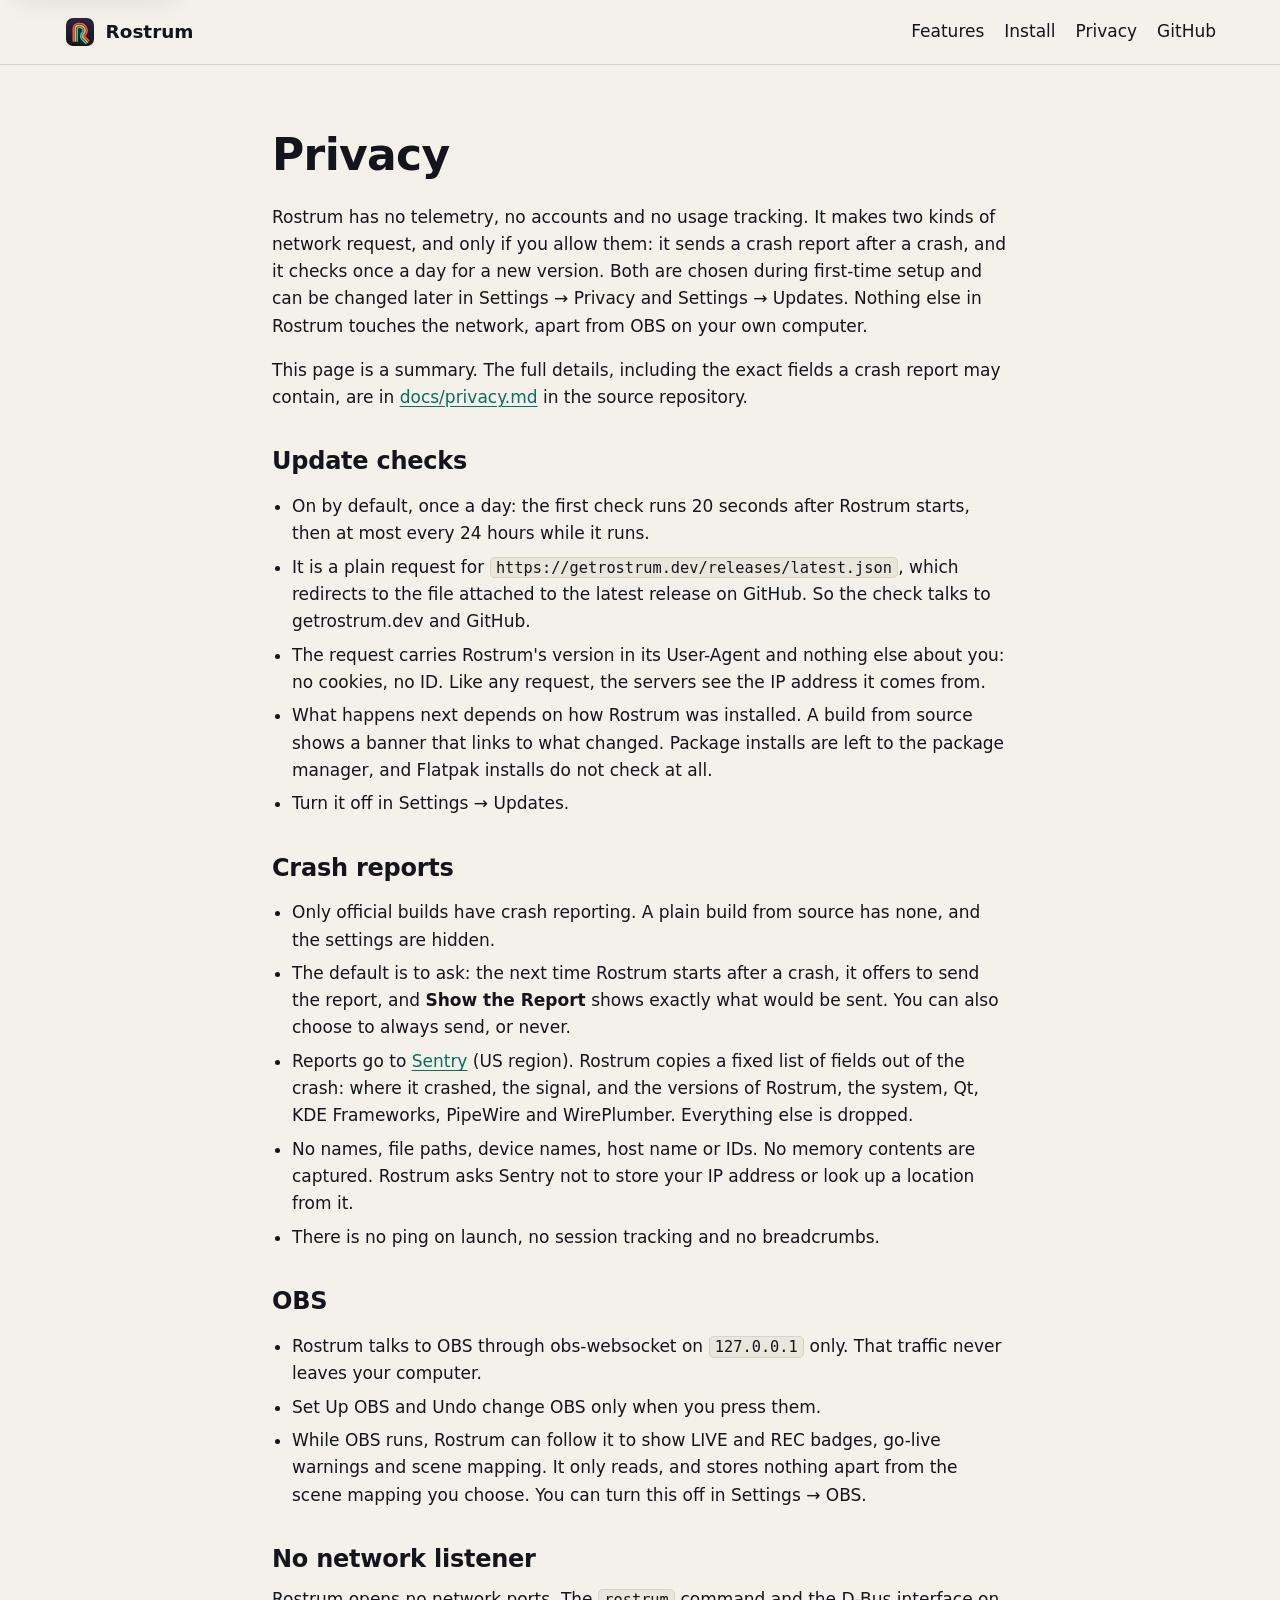
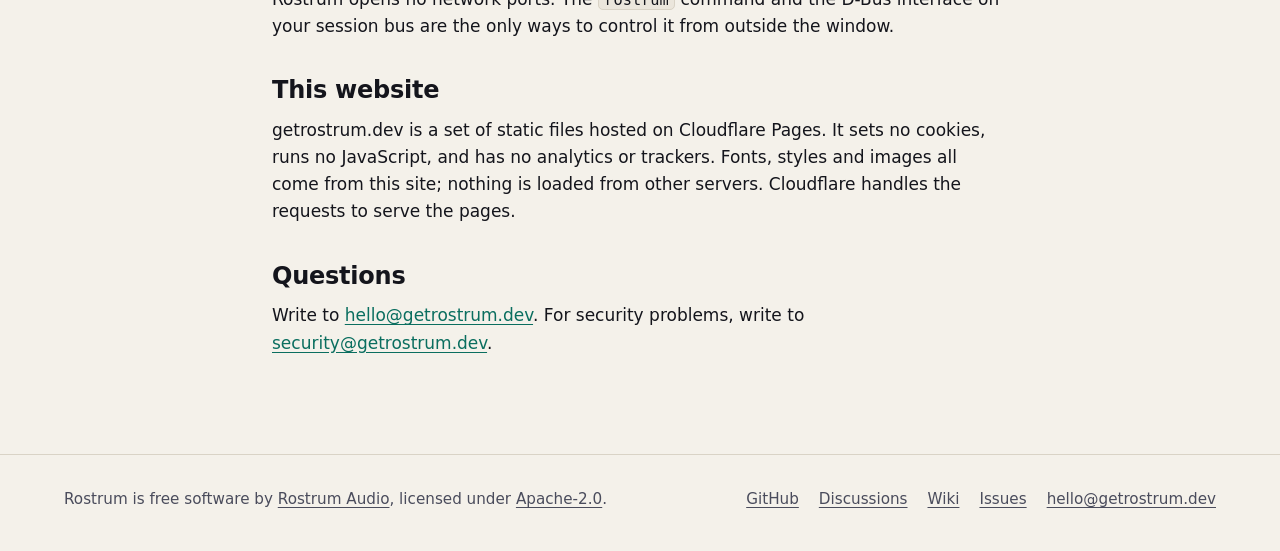
==== privacy.html @ e19c5447 "Add the getrostrum.dev website A single static landing page with privacy and 404 pages, one styleshe" ====
<!doctype html>
<html lang="en">
<head>
  <meta charset="utf-8">
  <meta name="viewport" content="width=device-width, initial-scale=1">
  <title>Privacy: Rostrum</title>
  <meta name="description" content="What Rostrum sends over the network, when, and how to turn it off. And what this website collects: nothing.">
  <meta name="color-scheme" content="light dark">
  <meta name="theme-color" content="#f4f1ea" media="(prefers-color-scheme: light)">
  <meta name="theme-color" content="#14151c" media="(prefers-color-scheme: dark)">
  <link rel="canonical" href="https://getrostrum.dev/privacy.html">
  <link rel="icon" href="/favicon.svg" type="image/svg+xml">
  <link rel="apple-touch-icon" href="/apple-touch-icon.png">
  <link rel="stylesheet" href="style.css">
</head>
<body>
  <a class="skip-link" href="#main">Skip to content</a>

  <header class="site-header">
    <div class="wrap">
      <a class="brand" href="/" aria-label="Rostrum home">
        <img src="favicon.svg" alt="" width="32" height="32">
        <span>Rostrum</span>
      </a>
      <nav class="site-nav" aria-label="Main">
        <ul>
          <li><a href="/#features">Features</a></li>
          <li><a href="/#install">Install</a></li>
          <li><a href="privacy.html" aria-current="page">Privacy</a></li>
          <li><a href="https://github.com/rostrum-audio/rostrum">GitHub</a></li>
        </ul>
      </nav>
    </div>
  </header>

  <main id="main" class="page">
    <div class="wrap narrow">
      <h1>Privacy</h1>
      <p>
        Rostrum has no telemetry, no accounts and no usage tracking. It makes two kinds of network
        request, and only if you allow them: it sends a crash report after a crash, and it checks
        once a day for a new version. Both are chosen during first-time setup and can be changed
        later in Settings → Privacy and Settings → Updates. Nothing else in Rostrum touches the
        network, apart from OBS on your own computer.
      </p>
      <p>
        This page is a summary. The full details, including the exact fields a crash report may
        contain, are in
        <a href="https://github.com/rostrum-audio/rostrum/blob/main/docs/privacy.md">docs/privacy.md</a>
        in the source repository.
      </p>

      <h2>Update checks</h2>
      <ul>
        <li>On by default, once a day: the first check runs 20 seconds after Rostrum starts, then at most every 24 hours while it runs.</li>
        <li>It is a plain request for <code>https://getrostrum.dev/releases/latest.json</code>, which redirects to the file attached to the latest release on GitHub. So the check talks to getrostrum.dev and GitHub.</li>
        <li>The request carries Rostrum's version in its User-Agent and nothing else about you: no cookies, no ID. Like any request, the servers see the IP address it comes from.</li>
        <li>What happens next depends on how Rostrum was installed. A build from source shows a banner that links to what changed. Package installs are left to the package manager, and Flatpak installs do not check at all.</li>
        <li>Turn it off in Settings → Updates.</li>
      </ul>

      <h2>Crash reports</h2>
      <ul>
        <li>Only official builds have crash reporting. A plain build from source has none, and the settings are hidden.</li>
        <li>The default is to ask: the next time Rostrum starts after a crash, it offers to send the report, and <strong>Show the Report</strong> shows exactly what would be sent. You can also choose to always send, or never.</li>
        <li>Reports go to <a href="https://sentry.io">Sentry</a> (US region). Rostrum copies a fixed list of fields out of the crash: where it crashed, the signal, and the versions of Rostrum, the system, Qt, KDE Frameworks, PipeWire and WirePlumber. Everything else is dropped.</li>
        <li>No names, file paths, device names, host name or IDs. No memory contents are captured. Rostrum asks Sentry not to store your IP address or look up a location from it.</li>
        <li>There is no ping on launch, no session tracking and no breadcrumbs.</li>
      </ul>

      <h2>OBS</h2>
      <ul>
        <li>Rostrum talks to OBS through obs-websocket on <code>127.0.0.1</code> only. That traffic never leaves your computer.</li>
        <li>Set Up OBS and Undo change OBS only when you press them.</li>
        <li>While OBS runs, Rostrum can follow it to show LIVE and REC badges, go-live warnings and scene mapping. It only reads, and stores nothing apart from the scene mapping you choose. You can turn this off in Settings → OBS.</li>
      </ul>

      <h2>No network listener</h2>
      <p>
        Rostrum opens no network ports. The <code>rostrum</code> command and the D-Bus interface on
        your session bus are the only ways to control it from outside the window.
      </p>

      <h2>This website</h2>
      <p>
        getrostrum.dev is a set of static files hosted on Cloudflare Pages. It sets no cookies, runs
        no JavaScript, and has no analytics or trackers. Fonts, styles and images all come from this
        site; nothing is loaded from other servers. Cloudflare handles the requests to serve the
        pages.
      </p>

      <h2>Questions</h2>
      <p>
        Write to <a href="mailto:hello@getrostrum.dev">hello@getrostrum.dev</a>. For security
        problems, write to <a href="mailto:security@getrostrum.dev">security@getrostrum.dev</a>.
      </p>
    </div>
  </main>

  <footer class="site-footer">
    <div class="wrap">
      <p>Rostrum is free software by <a href="https://github.com/rostrum-audio">Rostrum Audio</a>, licensed under <a href="https://github.com/rostrum-audio/rostrum/blob/main/LICENSE">Apache-2.0</a>.</p>
      <nav aria-label="Project links">
        <ul>
          <li><a href="https://github.com/rostrum-audio/rostrum">GitHub</a></li>
          <li><a href="https://github.com/rostrum-audio/rostrum/discussions">Discussions</a></li>
          <li><a href="https://github.com/rostrum-audio/rostrum/wiki">Wiki</a></li>
          <li><a href="https://github.com/rostrum-audio/rostrum/issues">Issues</a></li>
          <li><a href="mailto:hello@getrostrum.dev">hello@getrostrum.dev</a></li>
        </ul>
      </nav>
    </div>
  </footer>
</body>
</html>
---- style.css ----
/* Rostrum: getrostrum.dev */

:root {
  color-scheme: light dark;

  --ink: #14151c;
  --ink-2: #262838;
  --cream: #f4f1ea;
  --teal: #22d3b6;
  --amber: #ffb43c;
  --red: #ff4f5e;

  --bg: var(--cream);
  --bg-raised: #fffdf8;
  --bg-sunken: #ebe6dc;
  --text: var(--ink);
  --text-muted: #4a4c5c;
  --border: #d9d3c6;
  --link: #0a6e5f;
  --focus: #0a6e5f;
  --code-bg: var(--ink);
  --code-text: var(--cream);

  --radius: 14px;
  --radius-small: 8px;
  --max: 72rem;
  --shadow: 0 1px 2px rgb(20 21 28 / 0.06), 0 8px 24px rgb(20 21 28 / 0.08);

  --font: system-ui, -apple-system, "Segoe UI", "Noto Sans", Cantarell, Ubuntu, Roboto,
    "Helvetica Neue", Arial, sans-serif;
  --mono: ui-monospace, "SFMono-Regular", "JetBrains Mono", "DejaVu Sans Mono", Menlo, Consolas,
    monospace;
}

@media (prefers-color-scheme: dark) {
  :root {
    --bg: var(--ink);
    --bg-raised: #1c1d27;
    --bg-sunken: #101117;
    --text: var(--cream);
    --text-muted: #b9b6c4;
    --border: #2f3142;
    --link: var(--teal);
    --focus: var(--amber);
    --code-bg: #0c0d12;
    --code-text: var(--cream);
    --shadow: 0 1px 2px rgb(0 0 0 / 0.3), 0 8px 24px rgb(0 0 0 / 0.35);
  }
}

*,
*::before,
*::after {
  box-sizing: border-box;
}

html {
  -webkit-text-size-adjust: 100%;
  text-size-adjust: 100%;
}

@media (prefers-reduced-motion: no-preference) {
  html {
    scroll-behavior: smooth;
  }
}

body {
  margin: 0;
  background: var(--bg);
  color: var(--text);
  font-family: var(--font);
  font-size: 1.0625rem;
  line-height: 1.6;
}

img {
  max-width: 100%;
  height: auto;
  display: block;
}

a {
  color: var(--link);
  text-underline-offset: 0.18em;
}

a:hover {
  text-decoration-thickness: 2px;
}

:focus-visible {
  outline: 3px solid var(--focus);
  outline-offset: 3px;
  border-radius: 4px;
}

h1,
h2,
h3 {
  line-height: 1.2;
  margin: 0 0 0.5em;
}

h2 {
  font-size: clamp(1.6rem, 1.2rem + 1.5vw, 2.2rem);
  letter-spacing: -0.01em;
}

h3 {
  font-size: 1.15rem;
}

p {
  margin: 0 0 1em;
}

code {
  font-family: var(--mono);
  font-size: 0.9em;
  background: var(--bg-sunken);
  border: 1px solid var(--border);
  border-radius: 5px;
  padding: 0.05em 0.35em;
  overflow-wrap: anywhere;
}

pre {
  font-family: var(--mono);
  font-size: 0.9rem;
  line-height: 1.55;
  background: var(--code-bg);
  color: var(--code-text);
  border-radius: var(--radius-small);
  padding: 1rem 1.25rem;
  overflow-x: auto;
  margin: 0 0 1em;
}

pre code {
  background: none;
  border: 0;
  padding: 0;
  font-size: inherit;
  color: inherit;
  overflow-wrap: normal;
}

.wrap {
  width: min(100% - 2.5rem, var(--max));
  margin-inline: auto;
}

.narrow {
  max-width: 46rem;
}

.skip-link {
  position: absolute;
  left: 1rem;
  top: -3rem;
  z-index: 10;
  background: var(--bg-raised);
  color: var(--text);
  padding: 0.5rem 1rem;
  border-radius: var(--radius-small);
  box-shadow: var(--shadow);
}

.skip-link:focus {
  top: 1rem;
}

.visually-hidden {
  position: absolute;
  width: 1px;
  height: 1px;
  margin: -1px;
  padding: 0;
  overflow: hidden;
  clip: rect(0 0 0 0);
  white-space: nowrap;
  border: 0;
}

/* Header */

.site-header {
  border-bottom: 1px solid var(--border);
}

.site-header .wrap {
  display: flex;
  align-items: center;
  justify-content: space-between;
  gap: 1rem;
  min-height: 4rem;
  flex-wrap: wrap;
}

.brand {
  display: inline-flex;
  align-items: center;
  gap: 0.6rem;
  color: var(--text);
  font-weight: 700;
  font-size: 1.15rem;
  text-decoration: none;
}

.brand img {
  width: 32px;
  height: 32px;
}

.site-nav ul {
  display: flex;
  flex-wrap: wrap;
  gap: 0.25rem 1.25rem;
  list-style: none;
  margin: 0;
  padding: 0;
}

.site-nav a {
  color: var(--text);
  text-decoration: none;
  font-weight: 500;
}

.site-nav a:hover {
  color: var(--link);
  text-decoration: underline;
}

/* Hero */

.hero {
  padding: clamp(2.5rem, 6vw, 5rem) 0 clamp(2rem, 4vw, 3rem);
  text-align: center;
}

.hero h1 {
  margin: 0 auto 1.25rem;
  width: min(100%, 26rem);
}

.hero h1 img {
  width: 100%;
}

.tagline {
  font-size: clamp(1.35rem, 1rem + 1.6vw, 2rem);
  font-weight: 650;
  letter-spacing: -0.01em;
  line-height: 1.25;
  margin-bottom: 0.75rem;
}

.lede {
  font-size: 1.15rem;
  color: var(--text-muted);
  max-width: 40rem;
  margin: 0 auto 1.75rem;
}

.actions {
  display: flex;
  flex-wrap: wrap;
  justify-content: center;
  gap: 0.75rem;
  margin-bottom: 1rem;
}

.button {
  display: inline-flex;
  align-items: center;
  justify-content: center;
  min-height: 3rem;
  padding: 0.7rem 1.4rem;
  border-radius: 999px;
  border: 2px solid transparent;
  font-weight: 650;
  text-decoration: none;
  transition: transform 0.1s ease, background-color 0.15s ease;
}

.button:hover {
  transform: translateY(-1px);
}

.button-primary {
  background: var(--red);
  color: var(--ink);
}

.button-primary:hover {
  background: #ff6d79;
}

.button-secondary {
  background: transparent;
  color: var(--text);
  border-color: var(--text);
}

.button-secondary:hover {
  background: var(--bg-sunken);
}

.hero-note {
  font-size: 0.95rem;
  color: var(--text-muted);
  margin: 0;
}

.shot {
  margin: 0;
}

.shot img {
  border-radius: var(--radius);
  border: 1px solid var(--border);
  box-shadow: var(--shadow);
  background: var(--ink);
}

.shot figcaption {
  font-size: 0.95rem;
  color: var(--text-muted);
  margin-top: 0.75rem;
}

.hero-shot {
  margin-top: clamp(2rem, 5vw, 3.5rem);
}

/* Sections */

.section {
  padding: clamp(3rem, 7vw, 5rem) 0;
  border-top: 1px solid var(--border);
}

.section-alt {
  background: var(--bg-sunken);
}

.section-intro {
  color: var(--text-muted);
  font-size: 1.1rem;
  max-width: 44rem;
  margin-bottom: 2rem;
}

.meters {
  display: flex;
  gap: 5px;
  margin-bottom: 1rem;
}

.meters span {
  display: block;
  width: 28px;
  height: 5px;
  border-radius: 3px;
}

.meters span:nth-child(1) {
  background: var(--red);
}

.meters span:nth-child(2) {
  background: var(--amber);
}

.meters span:nth-child(3) {
  background: var(--teal);
}

.compare {
  display: grid;
  grid-template-columns: repeat(auto-fit, minmax(min(100%, 20rem), 1fr));
  gap: 1.25rem;
  margin-top: 2rem;
}

.compare > div {
  background: var(--bg-raised);
  border: 1px solid var(--border);
  border-radius: var(--radius);
  padding: 1.25rem 1.5rem;
}

.compare h3 {
  margin-bottom: 0.4rem;
}

.compare p {
  margin: 0;
  color: var(--text-muted);
}

/* Feature grid */

.features {
  list-style: none;
  margin: 0;
  padding: 0;
  display: grid;
  grid-template-columns: repeat(auto-fill, minmax(min(100%, 17rem), 1fr));
  gap: 1.25rem;
}

.features li {
  background: var(--bg-raised);
  border: 1px solid var(--border);
  border-top: 4px solid var(--accent, var(--teal));
  border-radius: var(--radius);
  padding: 1.25rem 1.4rem 1.1rem;
}

.features li:nth-child(3n + 1) {
  --accent: var(--red);
}

.features li:nth-child(3n + 2) {
  --accent: var(--amber);
}

.features li:nth-child(3n) {
  --accent: var(--teal);
}

.features h3 {
  margin-bottom: 0.35rem;
}

.features p {
  margin: 0;
  color: var(--text-muted);
  font-size: 1rem;
}

/* Gallery */

.gallery {
  display: grid;
  grid-template-columns: repeat(auto-fit, minmax(min(100%, 20rem), 1fr));
  gap: 2rem 1.5rem;
}

/* Privacy */

.privacy-list {
  list-style: none;
  margin: 0 0 1.5rem;
  padding: 0;
  display: grid;
  gap: 1.25rem 2rem;
  max-width: 56rem;
}

@media (min-width: 48rem) {
  .privacy-list {
    grid-template-columns: 1fr 1fr;
  }
}

.privacy-list li {
  padding-left: 1.1rem;
  border-left: 3px solid var(--teal);
}

.privacy-list strong {
  display: block;
}

.privacy-list span {
  color: var(--text-muted);
}

/* Install */

.steps {
  padding-left: 1.25rem;
  margin: 0 0 1.5rem;
}

.steps li {
  margin-bottom: 0.5rem;
}

/* Long-form pages */

.page {
  padding: clamp(2.5rem, 6vw, 4rem) 0 clamp(3rem, 7vw, 5rem);
}

.page h1 {
  font-size: clamp(2rem, 1.5rem + 2vw, 2.75rem);
  letter-spacing: -0.015em;
}

.page h2 {
  font-size: 1.5rem;
  margin-top: 2.25rem;
}

.page ul {
  padding-left: 1.25rem;
}

.page li {
  margin-bottom: 0.4rem;
}

.not-found {
  text-align: center;
  padding: clamp(4rem, 12vw, 8rem) 0;
}

.not-found .meters {
  justify-content: center;
}

.not-found .actions {
  margin-top: 1.5rem;
}

/* Footer */

.site-footer {
  border-top: 1px solid var(--border);
  padding: 2rem 0 2.5rem;
  font-size: 0.95rem;
  color: var(--text-muted);
}

.site-footer .wrap {
  display: flex;
  flex-wrap: wrap;
  justify-content: space-between;
  gap: 1rem 2rem;
}

.site-footer p {
  margin: 0;
}

.site-footer ul {
  display: flex;
  flex-wrap: wrap;
  gap: 0.25rem 1.25rem;
  list-style: none;
  margin: 0;
  padding: 0;
}

.site-footer a {
  color: var(--text-muted);
}

.site-footer a:hover {
  color: var(--link);
}

@media (prefers-reduced-motion: reduce) {
  .button {
    transition: none;
  }

  .button:hover {
    transform: none;
  }
}
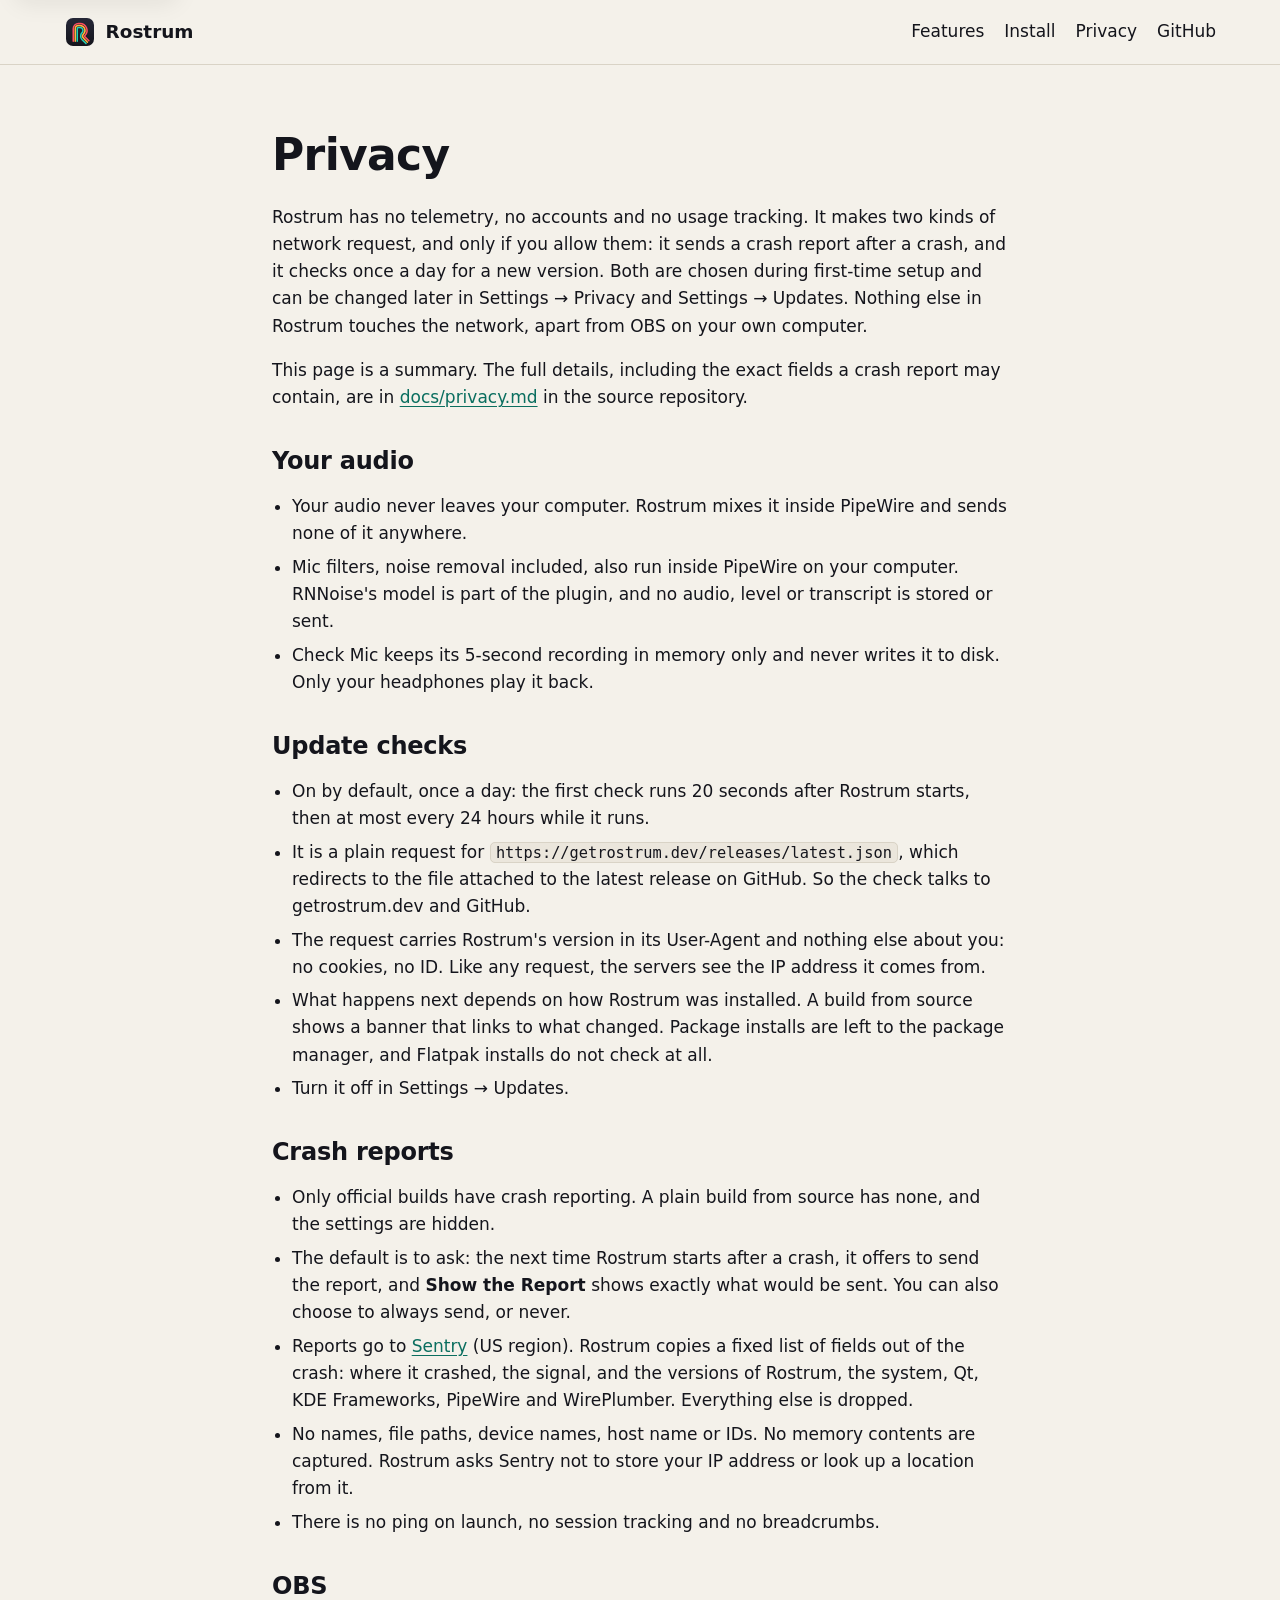
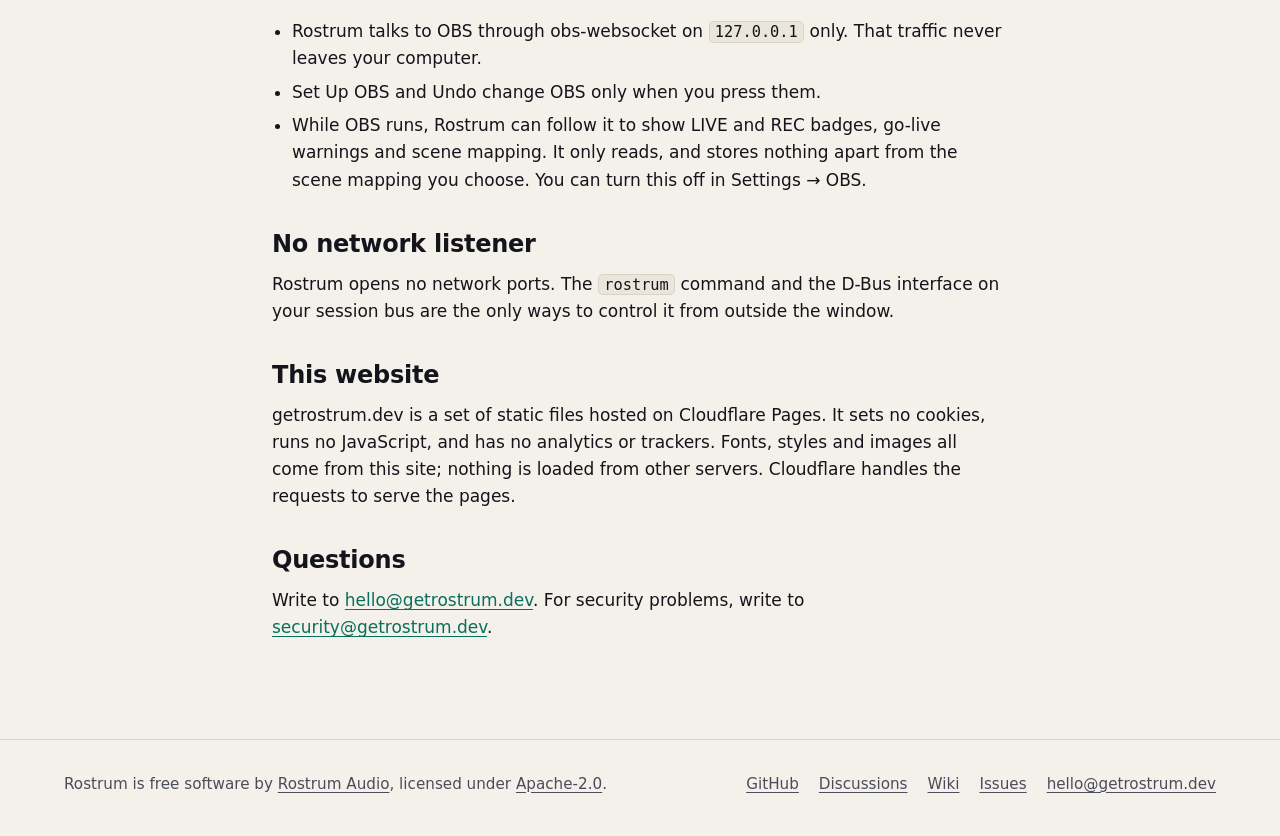
==== commit effbaa6e: "Mic filters and mic check: feature cards, screenshot, privacy and install notes; current screenshots" ====
--- a/privacy.html
+++ b/privacy.html
@@ -50,6 +50,13 @@
         in the source repository.
       </p>
 
+      <h2>Your audio</h2>
+      <ul>
+        <li>Your audio never leaves your computer. Rostrum mixes it inside PipeWire and sends none of it anywhere.</li>
+        <li>Mic filters, noise removal included, also run inside PipeWire on your computer. RNNoise's model is part of the plugin, and no audio, level or transcript is stored or sent.</li>
+        <li>Check Mic keeps its 5-second recording in memory only and never writes it to disk. Only your headphones play it back.</li>
+      </ul>
+
       <h2>Update checks</h2>
       <ul>
         <li>On by default, once a day: the first check runs 20 seconds after Rostrum starts, then at most every 24 hours while it runs.</li>
@@ -91,8 +98,8 @@
 
       <h2>Questions</h2>
       <p>
-        Write to <a href="mailto:hello@getrostrum.dev">hello@getrostrum.dev</a>. For security
-        problems, write to <a href="mailto:security@getrostrum.dev">security@getrostrum.dev</a>.
+        <!--email_off-->Write to <a href="mailto:hello@getrostrum.dev">hello@getrostrum.dev</a>. For security
+        problems, write to <a href="mailto:security@getrostrum.dev">security@getrostrum.dev</a>.<!--/email_off-->
       </p>
     </div>
   </main>
@@ -106,7 +113,7 @@
           <li><a href="https://github.com/rostrum-audio/rostrum/discussions">Discussions</a></li>
           <li><a href="https://github.com/rostrum-audio/rostrum/wiki">Wiki</a></li>
           <li><a href="https://github.com/rostrum-audio/rostrum/issues">Issues</a></li>
-          <li><a href="mailto:hello@getrostrum.dev">hello@getrostrum.dev</a></li>
+          <li><!--email_off--><a href="mailto:hello@getrostrum.dev">hello@getrostrum.dev</a><!--/email_off--></li>
         </ul>
       </nav>
     </div>
--- a/style.css
+++ b/style.css
@@ -446,8 +446,90 @@
 
 .gallery {
   display: grid;
-  grid-template-columns: repeat(auto-fit, minmax(min(100%, 20rem), 1fr));
+  grid-template-columns: repeat(auto-fit, minmax(min(100%, 26rem), 1fr));
   gap: 2rem 1.5rem;
+}
+
+.zoom {
+  display: block;
+  width: 100%;
+  padding: 0;
+  border: 0;
+  border-radius: var(--radius);
+  background: none;
+  font: inherit;
+  cursor: zoom-in;
+}
+
+.zoom img {
+  transition: transform 0.15s ease, box-shadow 0.15s ease;
+}
+
+.zoom:hover img {
+  transform: translateY(-2px);
+  box-shadow: 0 2px 4px rgb(0 0 0 / 0.12), 0 14px 36px rgb(0 0 0 / 0.22);
+}
+
+.lightbox {
+  display: none;
+  inset: 0;
+  width: 100vw;
+  height: 100vh;
+  height: 100dvh;
+  max-width: none;
+  max-height: none;
+  margin: 0;
+  padding: 0;
+  border: 0;
+  background: transparent;
+  overflow: hidden;
+}
+
+.lightbox:popover-open {
+  display: block;
+}
+
+.lightbox::backdrop {
+  background: rgb(10 11 16 / 0.88);
+}
+
+.lightbox button {
+  display: grid;
+  place-items: center;
+  width: 100%;
+  height: 100%;
+  padding: clamp(0.75rem, 3vw, 2.5rem);
+  border: 0;
+  background: none;
+  font: inherit;
+  cursor: zoom-out;
+}
+
+.lightbox img {
+  width: auto;
+  max-width: 100%;
+  max-height: 100%;
+  border-radius: var(--radius-small);
+  box-shadow: 0 12px 48px rgb(0 0 0 / 0.5);
+}
+
+.lightbox-close {
+  position: fixed;
+  top: 1rem;
+  right: 1rem;
+  display: grid;
+  place-items: center;
+  width: 2.75rem;
+  height: 2.75rem;
+  border-radius: 999px;
+  background: rgb(255 255 255 / 0.14);
+  color: #fff;
+  font-size: 1.25rem;
+  line-height: 1;
+}
+
+.lightbox button:hover .lightbox-close {
+  background: rgb(255 255 255 / 0.24);
 }
 
 /* Privacy */
@@ -573,4 +655,12 @@
   .button:hover {
     transform: none;
   }
-}
+
+  .zoom img {
+    transition: none;
+  }
+
+  .zoom:hover img {
+    transform: none;
+  }
+}
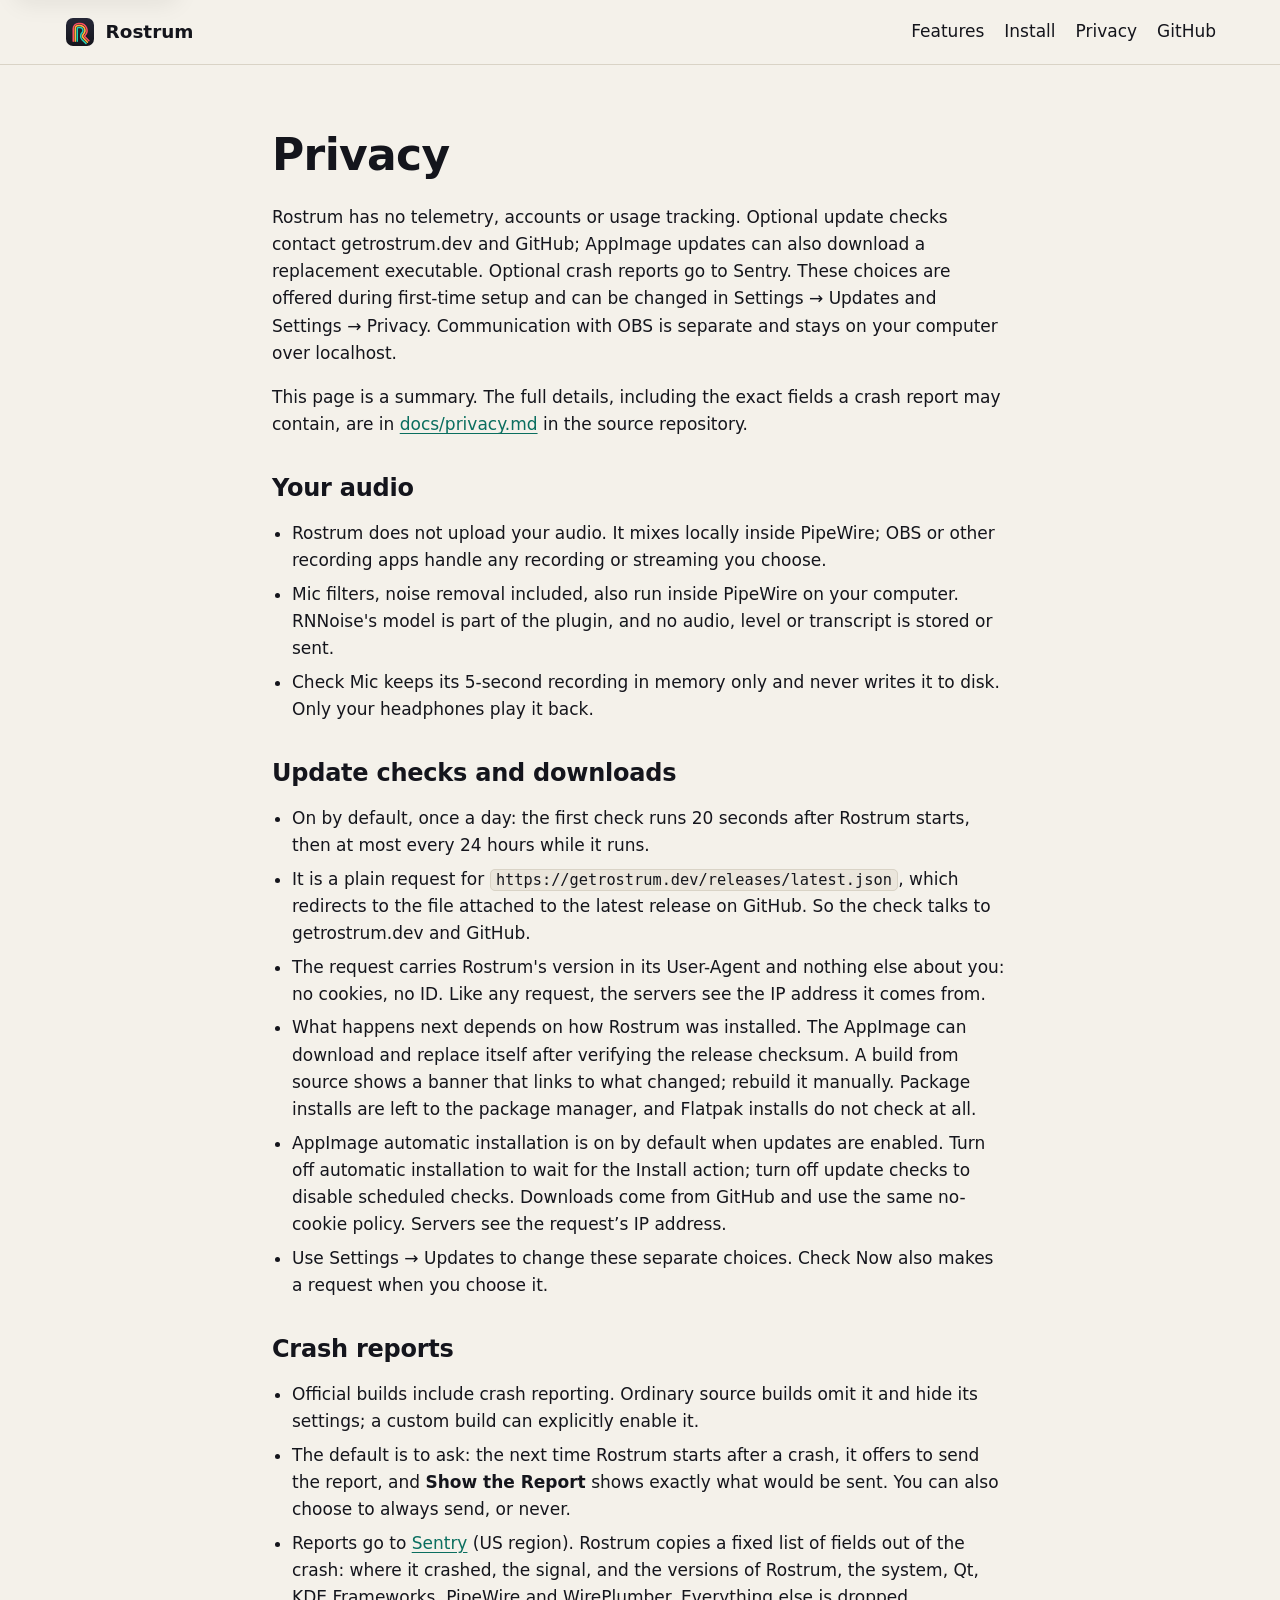
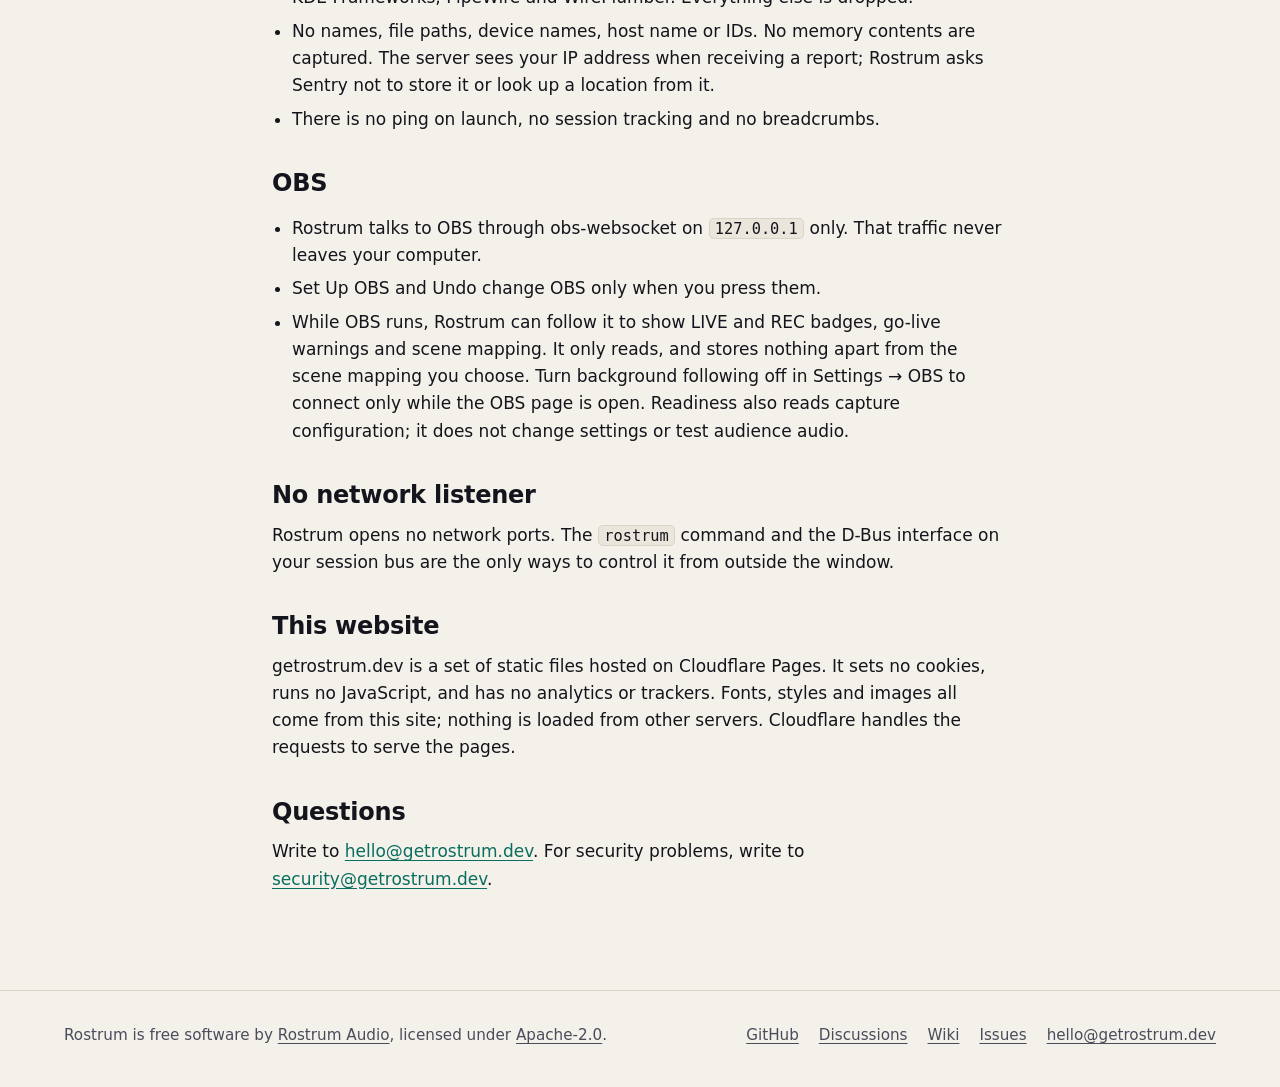
==== commit 91ce160e: "docs: update website for published 0.1.0" ====
--- a/privacy.html
+++ b/privacy.html
@@ -37,11 +37,11 @@
     <div class="wrap narrow">
       <h1>Privacy</h1>
       <p>
-        Rostrum has no telemetry, no accounts and no usage tracking. It makes two kinds of network
-        request, and only if you allow them: it sends a crash report after a crash, and it checks
-        once a day for a new version. Both are chosen during first-time setup and can be changed
-        later in Settings → Privacy and Settings → Updates. Nothing else in Rostrum touches the
-        network, apart from OBS on your own computer.
+        Rostrum has no telemetry, accounts or usage tracking. Optional update checks contact
+        getrostrum.dev and GitHub; AppImage updates can also download a replacement executable.
+        Optional crash reports go to Sentry. These choices are offered during first-time setup
+        and can be changed in Settings → Updates and Settings → Privacy. Communication with OBS
+        is separate and stays on your computer over localhost.
       </p>
       <p>
         This page is a summary. The full details, including the exact fields a crash report may
@@ -52,26 +52,27 @@
 
       <h2>Your audio</h2>
       <ul>
-        <li>Your audio never leaves your computer. Rostrum mixes it inside PipeWire and sends none of it anywhere.</li>
+        <li>Rostrum does not upload your audio. It mixes locally inside PipeWire; OBS or other recording apps handle any recording or streaming you choose.</li>
         <li>Mic filters, noise removal included, also run inside PipeWire on your computer. RNNoise's model is part of the plugin, and no audio, level or transcript is stored or sent.</li>
         <li>Check Mic keeps its 5-second recording in memory only and never writes it to disk. Only your headphones play it back.</li>
       </ul>
 
-      <h2>Update checks</h2>
+      <h2>Update checks and downloads</h2>
       <ul>
         <li>On by default, once a day: the first check runs 20 seconds after Rostrum starts, then at most every 24 hours while it runs.</li>
         <li>It is a plain request for <code>https://getrostrum.dev/releases/latest.json</code>, which redirects to the file attached to the latest release on GitHub. So the check talks to getrostrum.dev and GitHub.</li>
         <li>The request carries Rostrum's version in its User-Agent and nothing else about you: no cookies, no ID. Like any request, the servers see the IP address it comes from.</li>
-        <li>What happens next depends on how Rostrum was installed. A build from source shows a banner that links to what changed. Package installs are left to the package manager, and Flatpak installs do not check at all.</li>
-        <li>Turn it off in Settings → Updates.</li>
+        <li>What happens next depends on how Rostrum was installed. The AppImage can download and replace itself after verifying the release checksum. A build from source shows a banner that links to what changed; rebuild it manually. Package installs are left to the package manager, and Flatpak installs do not check at all.</li>
+        <li>AppImage automatic installation is on by default when updates are enabled. Turn off automatic installation to wait for the Install action; turn off update checks to disable scheduled checks. Downloads come from GitHub and use the same no-cookie policy. Servers see the request’s IP address.</li>
+        <li>Use Settings → Updates to change these separate choices. Check Now also makes a request when you choose it.</li>
       </ul>
 
       <h2>Crash reports</h2>
       <ul>
-        <li>Only official builds have crash reporting. A plain build from source has none, and the settings are hidden.</li>
+        <li>Official builds include crash reporting. Ordinary source builds omit it and hide its settings; a custom build can explicitly enable it.</li>
         <li>The default is to ask: the next time Rostrum starts after a crash, it offers to send the report, and <strong>Show the Report</strong> shows exactly what would be sent. You can also choose to always send, or never.</li>
         <li>Reports go to <a href="https://sentry.io">Sentry</a> (US region). Rostrum copies a fixed list of fields out of the crash: where it crashed, the signal, and the versions of Rostrum, the system, Qt, KDE Frameworks, PipeWire and WirePlumber. Everything else is dropped.</li>
-        <li>No names, file paths, device names, host name or IDs. No memory contents are captured. Rostrum asks Sentry not to store your IP address or look up a location from it.</li>
+        <li>No names, file paths, device names, host name or IDs. No memory contents are captured. The server sees your IP address when receiving a report; Rostrum asks Sentry not to store it or look up a location from it.</li>
         <li>There is no ping on launch, no session tracking and no breadcrumbs.</li>
       </ul>
 
@@ -79,7 +80,7 @@
       <ul>
         <li>Rostrum talks to OBS through obs-websocket on <code>127.0.0.1</code> only. That traffic never leaves your computer.</li>
         <li>Set Up OBS and Undo change OBS only when you press them.</li>
-        <li>While OBS runs, Rostrum can follow it to show LIVE and REC badges, go-live warnings and scene mapping. It only reads, and stores nothing apart from the scene mapping you choose. You can turn this off in Settings → OBS.</li>
+        <li>While OBS runs, Rostrum can follow it to show LIVE and REC badges, go-live warnings and scene mapping. It only reads, and stores nothing apart from the scene mapping you choose. Turn background following off in Settings → OBS to connect only while the OBS page is open. Readiness also reads capture configuration; it does not change settings or test audience audio.</li>
       </ul>
 
       <h2>No network listener</h2>
--- a/style.css
+++ b/style.css
@@ -550,6 +550,8 @@
 }
 
 .privacy-list li {
+  min-width: 0;
+  overflow-wrap: anywhere;
   padding-left: 1.1rem;
   border-left: 3px solid var(--teal);
 }
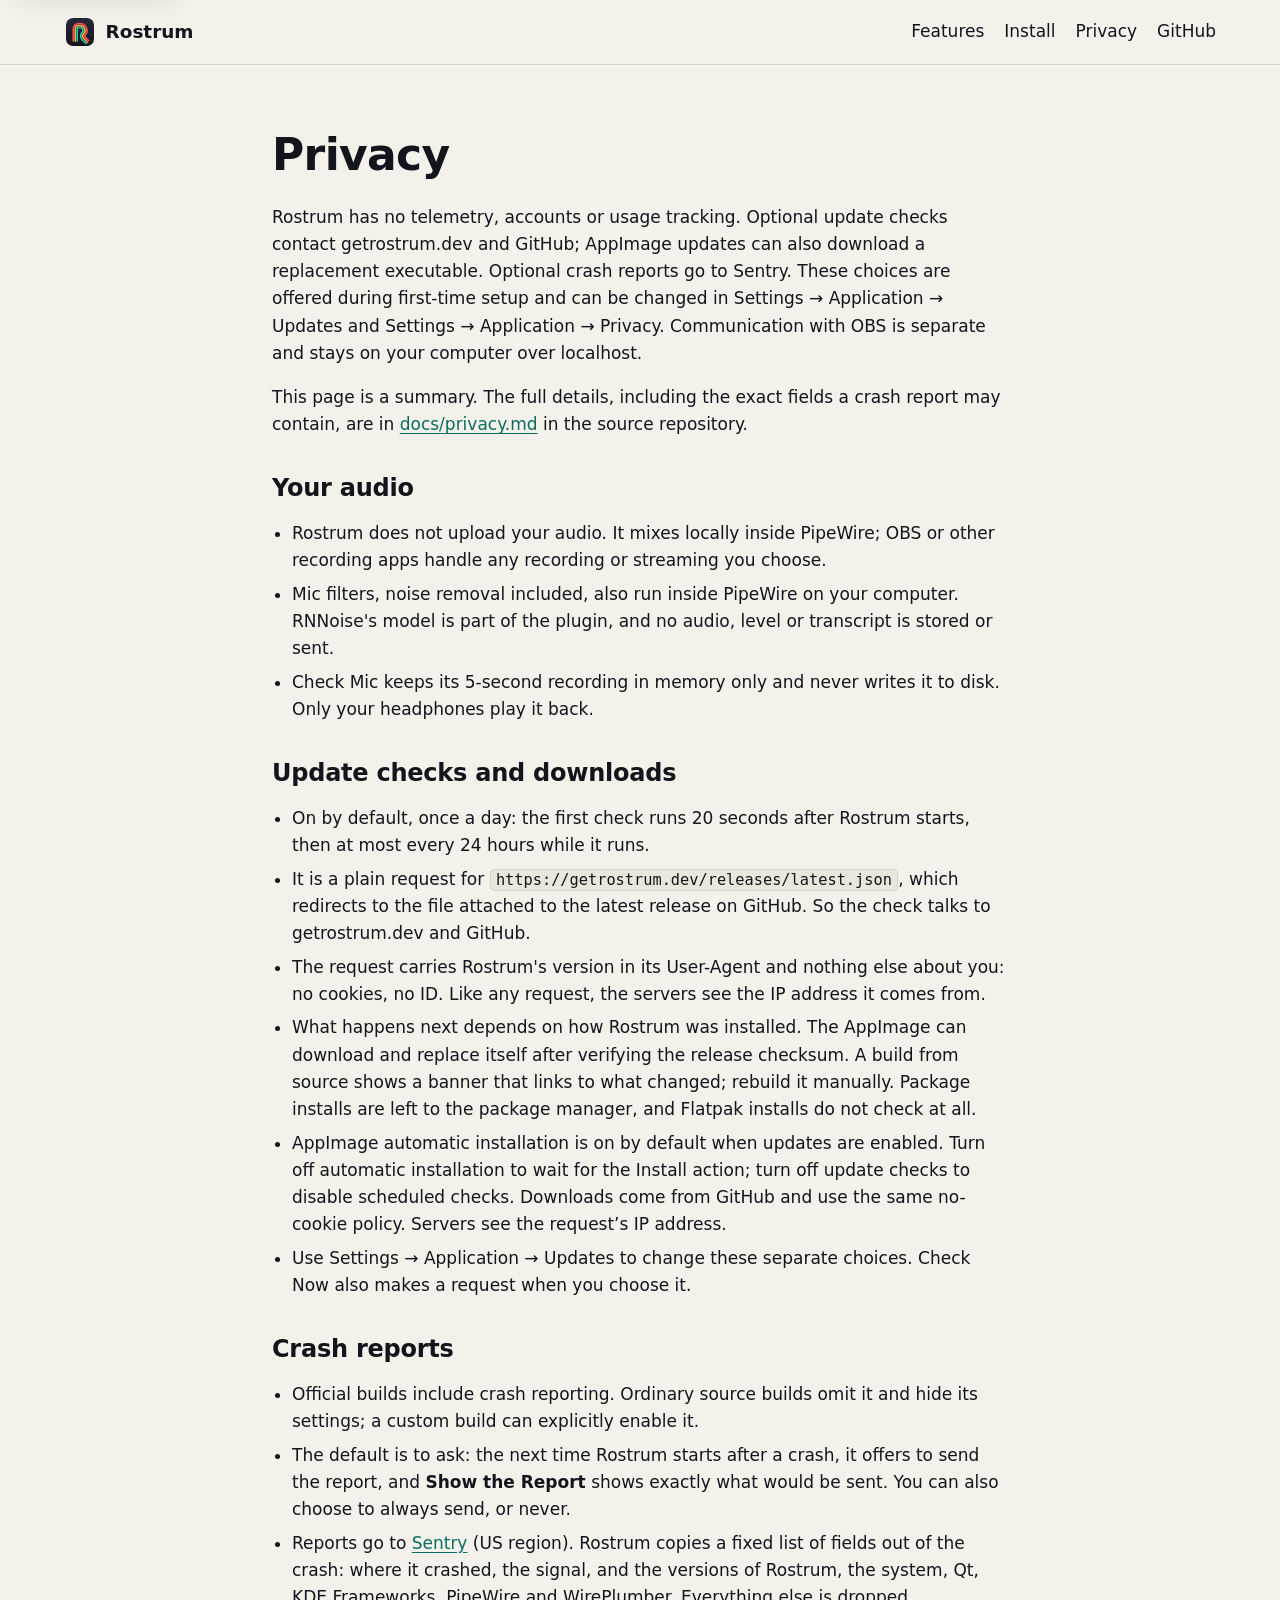
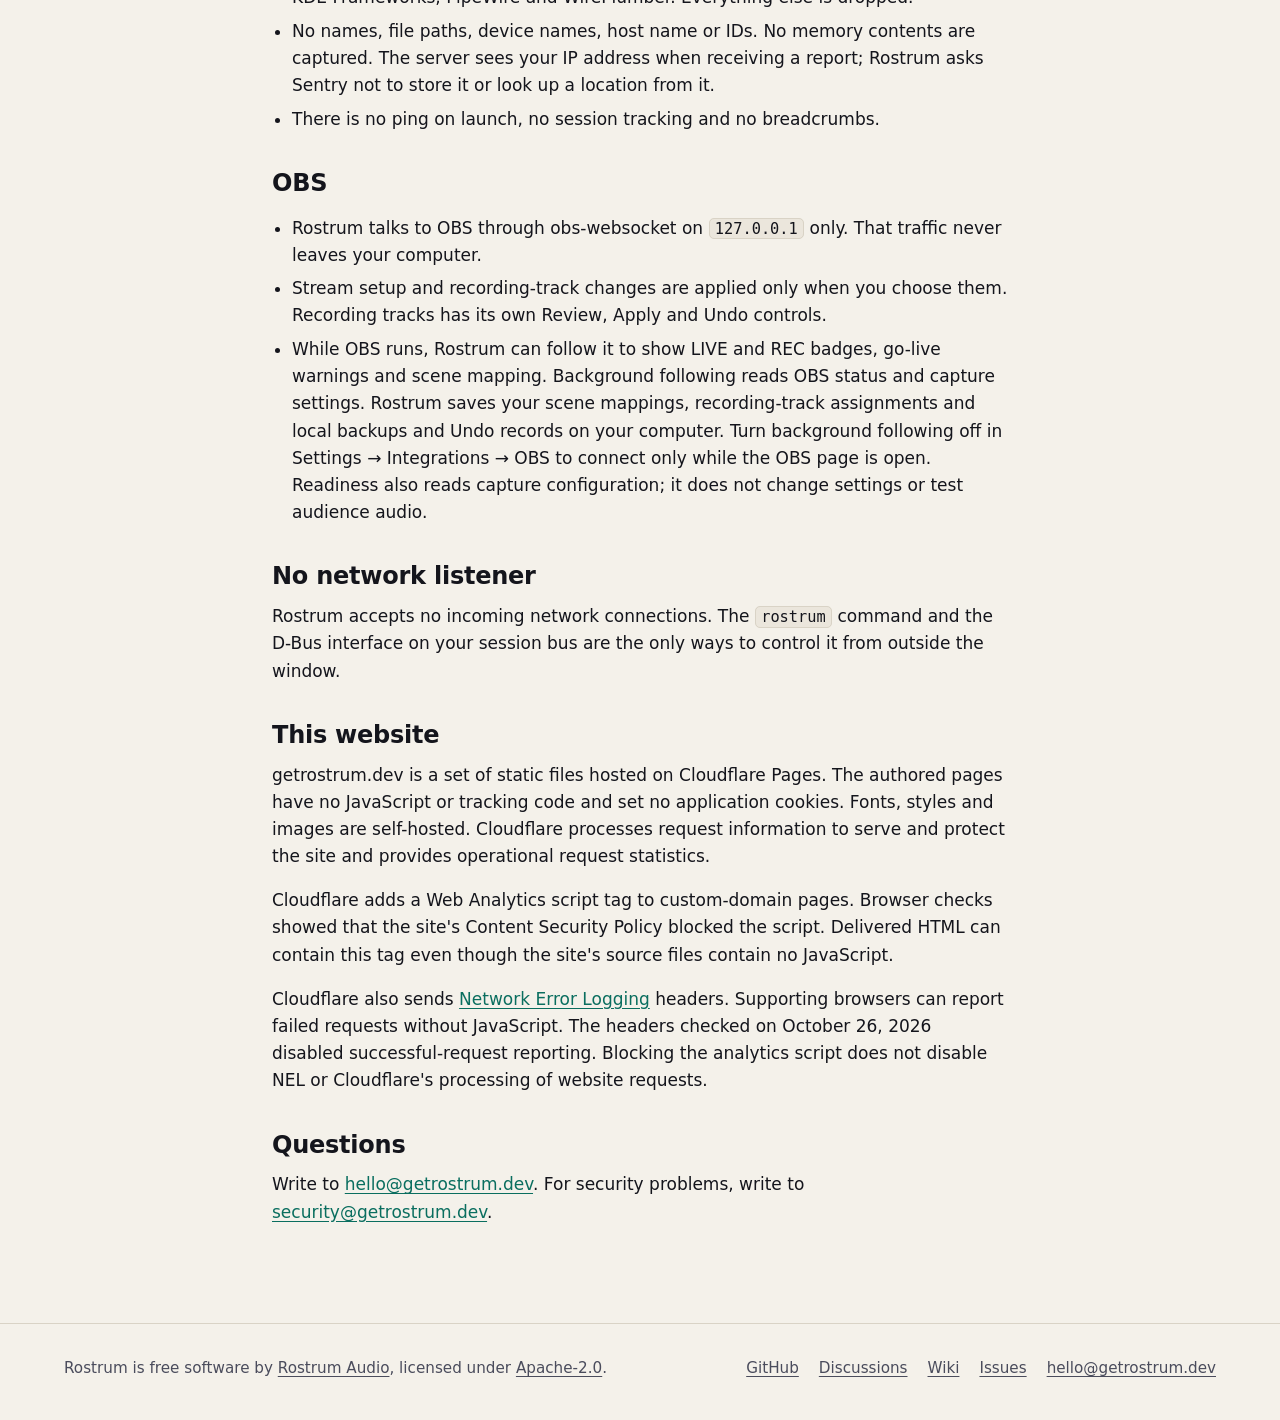
==== commit ced9f97a: "Update website for Rostrum 0.2.0 Refresh all six screenshots from the published AppImage in a privat" ====
--- a/privacy.html
+++ b/privacy.html
@@ -4,7 +4,7 @@
   <meta charset="utf-8">
   <meta name="viewport" content="width=device-width, initial-scale=1">
   <title>Privacy: Rostrum</title>
-  <meta name="description" content="What Rostrum sends over the network, when, and how to turn it off. And what this website collects: nothing.">
+  <meta name="description" content="Rostrum's optional network features and privacy choices, plus Cloudflare's request processing and network-error reporting for this website.">
   <meta name="color-scheme" content="light dark">
   <meta name="theme-color" content="#f4f1ea" media="(prefers-color-scheme: light)">
   <meta name="theme-color" content="#14151c" media="(prefers-color-scheme: dark)">
@@ -40,7 +40,7 @@
         Rostrum has no telemetry, accounts or usage tracking. Optional update checks contact
         getrostrum.dev and GitHub; AppImage updates can also download a replacement executable.
         Optional crash reports go to Sentry. These choices are offered during first-time setup
-        and can be changed in Settings → Updates and Settings → Privacy. Communication with OBS
+        and can be changed in Settings → Application → Updates and Settings → Application → Privacy. Communication with OBS
         is separate and stays on your computer over localhost.
       </p>
       <p>
@@ -64,7 +64,7 @@
         <li>The request carries Rostrum's version in its User-Agent and nothing else about you: no cookies, no ID. Like any request, the servers see the IP address it comes from.</li>
         <li>What happens next depends on how Rostrum was installed. The AppImage can download and replace itself after verifying the release checksum. A build from source shows a banner that links to what changed; rebuild it manually. Package installs are left to the package manager, and Flatpak installs do not check at all.</li>
         <li>AppImage automatic installation is on by default when updates are enabled. Turn off automatic installation to wait for the Install action; turn off update checks to disable scheduled checks. Downloads come from GitHub and use the same no-cookie policy. Servers see the request’s IP address.</li>
-        <li>Use Settings → Updates to change these separate choices. Check Now also makes a request when you choose it.</li>
+        <li>Use Settings → Application → Updates to change these separate choices. Check Now also makes a request when you choose it.</li>
       </ul>
 
       <h2>Crash reports</h2>
@@ -79,22 +79,34 @@
       <h2>OBS</h2>
       <ul>
         <li>Rostrum talks to OBS through obs-websocket on <code>127.0.0.1</code> only. That traffic never leaves your computer.</li>
-        <li>Set Up OBS and Undo change OBS only when you press them.</li>
-        <li>While OBS runs, Rostrum can follow it to show LIVE and REC badges, go-live warnings and scene mapping. It only reads, and stores nothing apart from the scene mapping you choose. Turn background following off in Settings → OBS to connect only while the OBS page is open. Readiness also reads capture configuration; it does not change settings or test audience audio.</li>
+        <li>Stream setup and recording-track changes are applied only when you choose them. Recording tracks has its own Review, Apply and Undo controls.</li>
+        <li>While OBS runs, Rostrum can follow it to show LIVE and REC badges, go-live warnings and scene mapping. Background following reads OBS status and capture settings. Rostrum saves your scene mappings, recording-track assignments and local backups and Undo records on your computer. Turn background following off in Settings → Integrations → OBS to connect only while the OBS page is open. Readiness also reads capture configuration; it does not change settings or test audience audio.</li>
       </ul>
 
       <h2>No network listener</h2>
       <p>
-        Rostrum opens no network ports. The <code>rostrum</code> command and the D-Bus interface on
+        Rostrum accepts no incoming network connections. The <code>rostrum</code> command and the D-Bus interface on
         your session bus are the only ways to control it from outside the window.
       </p>
 
       <h2>This website</h2>
       <p>
-        getrostrum.dev is a set of static files hosted on Cloudflare Pages. It sets no cookies, runs
-        no JavaScript, and has no analytics or trackers. Fonts, styles and images all come from this
-        site; nothing is loaded from other servers. Cloudflare handles the requests to serve the
-        pages.
+        getrostrum.dev is a set of static files hosted on Cloudflare Pages. The authored pages have
+        no JavaScript or tracking code and set no application cookies. Fonts, styles and images
+        are self-hosted. Cloudflare processes request information to serve and protect the site
+        and provides operational request statistics.
+      </p>
+      <p>
+        Cloudflare adds a Web Analytics script tag to custom-domain pages. Browser checks showed
+        that the site's Content Security Policy blocked the script. Delivered HTML can contain
+        this tag even though the site's source files contain no JavaScript.
+      </p>
+      <p>
+        Cloudflare also sends
+        <a href="https://developers.cloudflare.com/network-error-logging/">Network Error Logging</a>
+        headers. Supporting browsers can report failed requests without JavaScript. The headers
+        checked on October 26, 2026 disabled successful-request reporting. Blocking the analytics
+        script does not disable NEL or Cloudflare's processing of website requests.
       </p>
 
       <h2>Questions</h2>
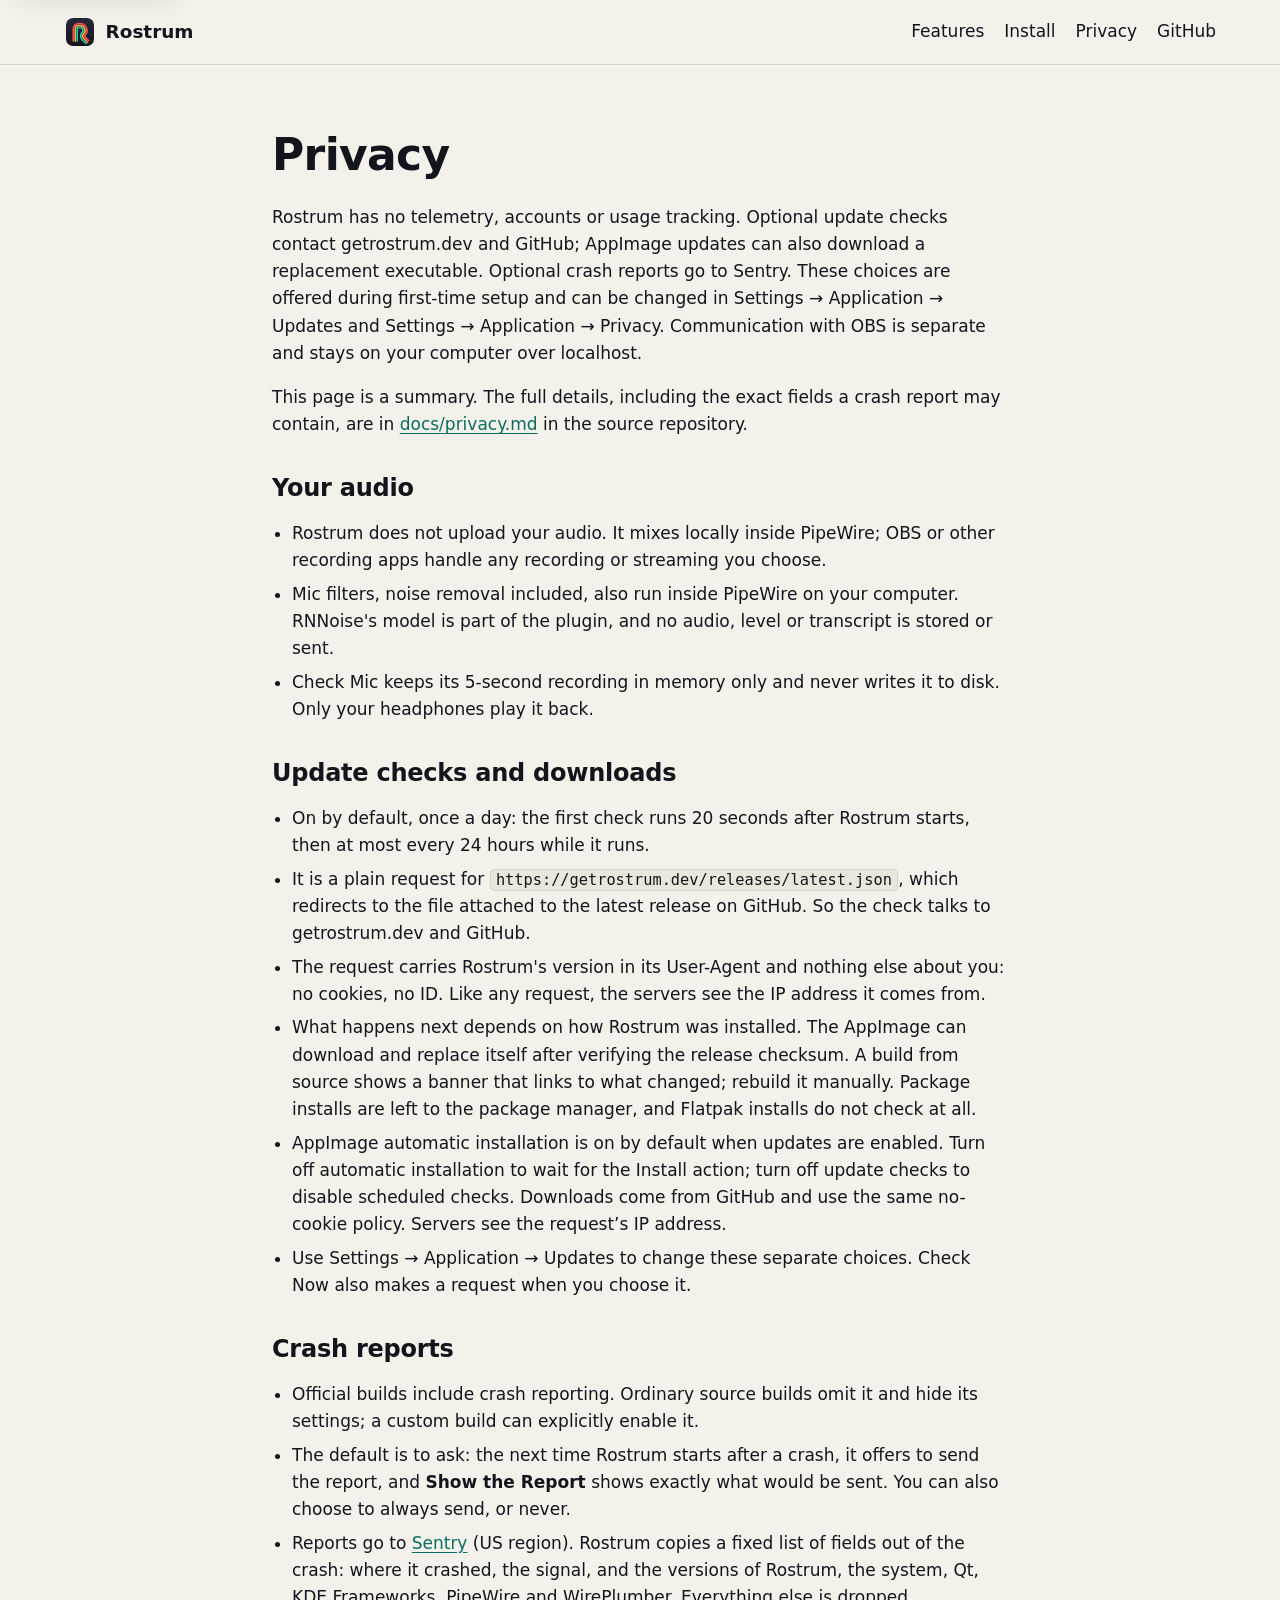
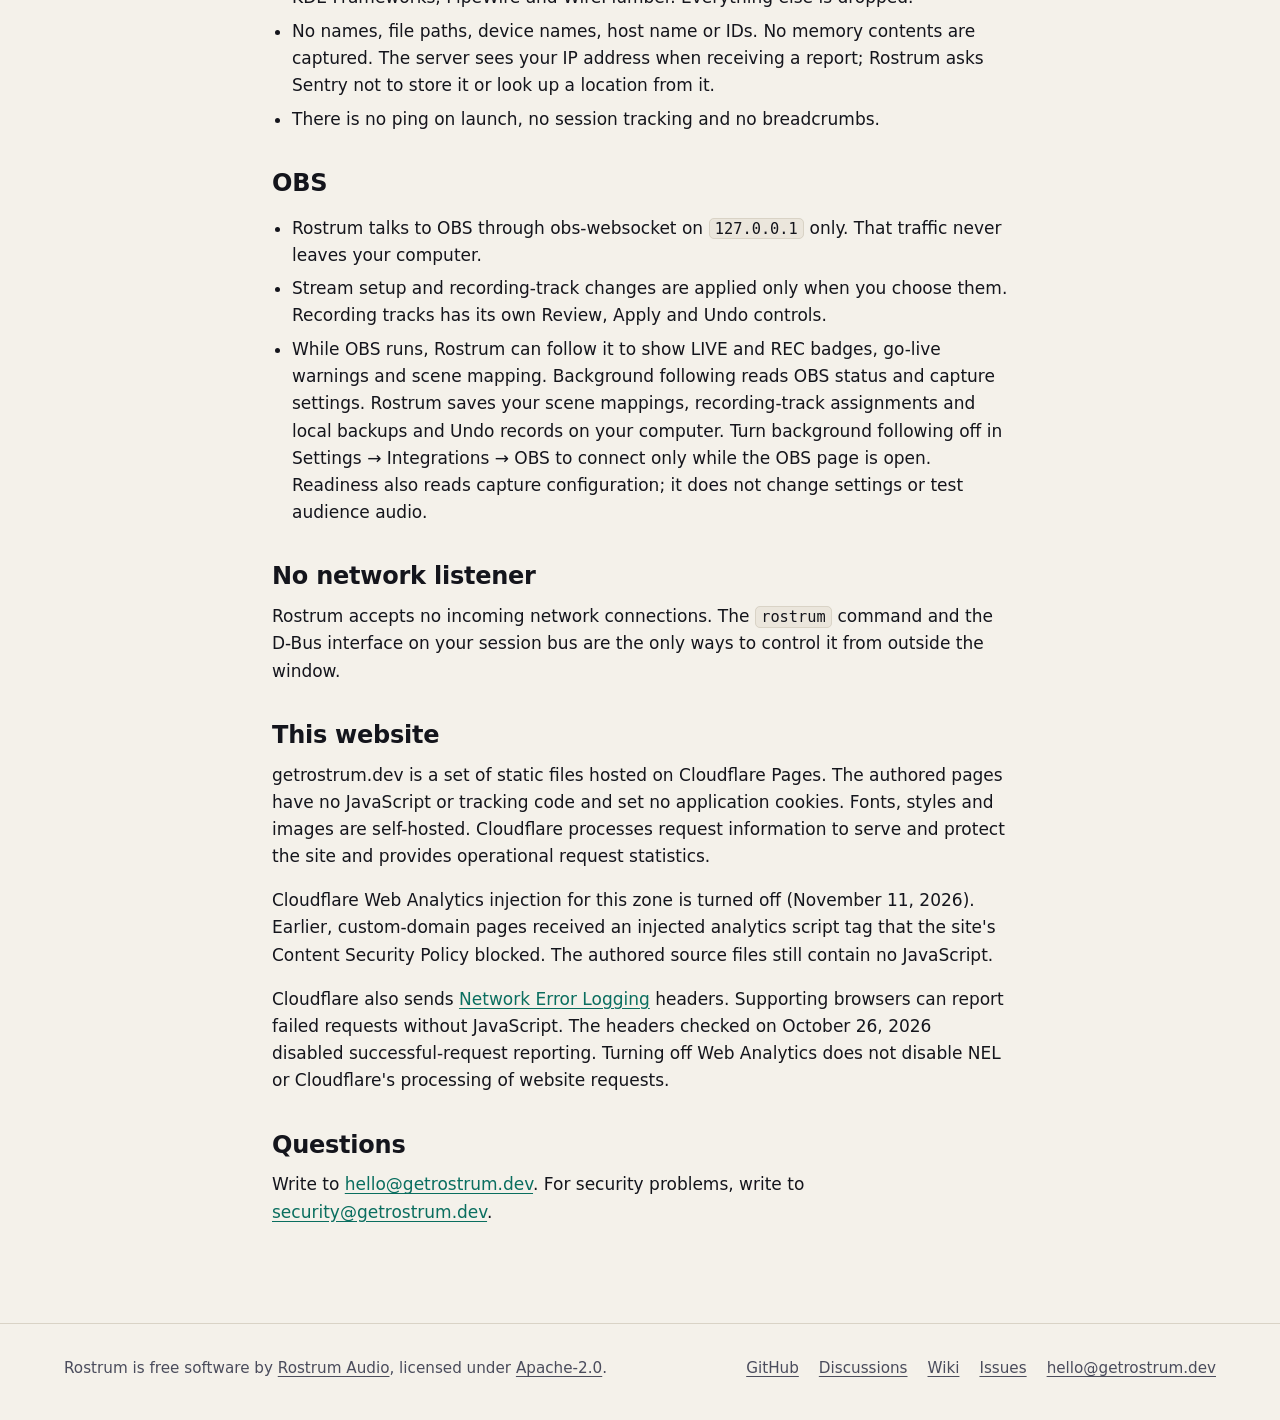
==== commit 88d255f8: "Note that Cloudflare Web Analytics injection is off. Co-authored-by: Cursor <cursoragent@cursor.com>" ====
--- a/privacy.html
+++ b/privacy.html
@@ -97,16 +97,16 @@
         and provides operational request statistics.
       </p>
       <p>
-        Cloudflare adds a Web Analytics script tag to custom-domain pages. Browser checks showed
-        that the site's Content Security Policy blocked the script. Delivered HTML can contain
-        this tag even though the site's source files contain no JavaScript.
+        Cloudflare Web Analytics injection for this zone is turned off (November 11, 2026).
+        Earlier, custom-domain pages received an injected analytics script tag that the site's
+        Content Security Policy blocked. The authored source files still contain no JavaScript.
       </p>
       <p>
         Cloudflare also sends
         <a href="https://developers.cloudflare.com/network-error-logging/">Network Error Logging</a>
         headers. Supporting browsers can report failed requests without JavaScript. The headers
-        checked on October 26, 2026 disabled successful-request reporting. Blocking the analytics
-        script does not disable NEL or Cloudflare's processing of website requests.
+        checked on October 26, 2026 disabled successful-request reporting. Turning off Web
+        Analytics does not disable NEL or Cloudflare's processing of website requests.
       </p>
 
       <h2>Questions</h2>
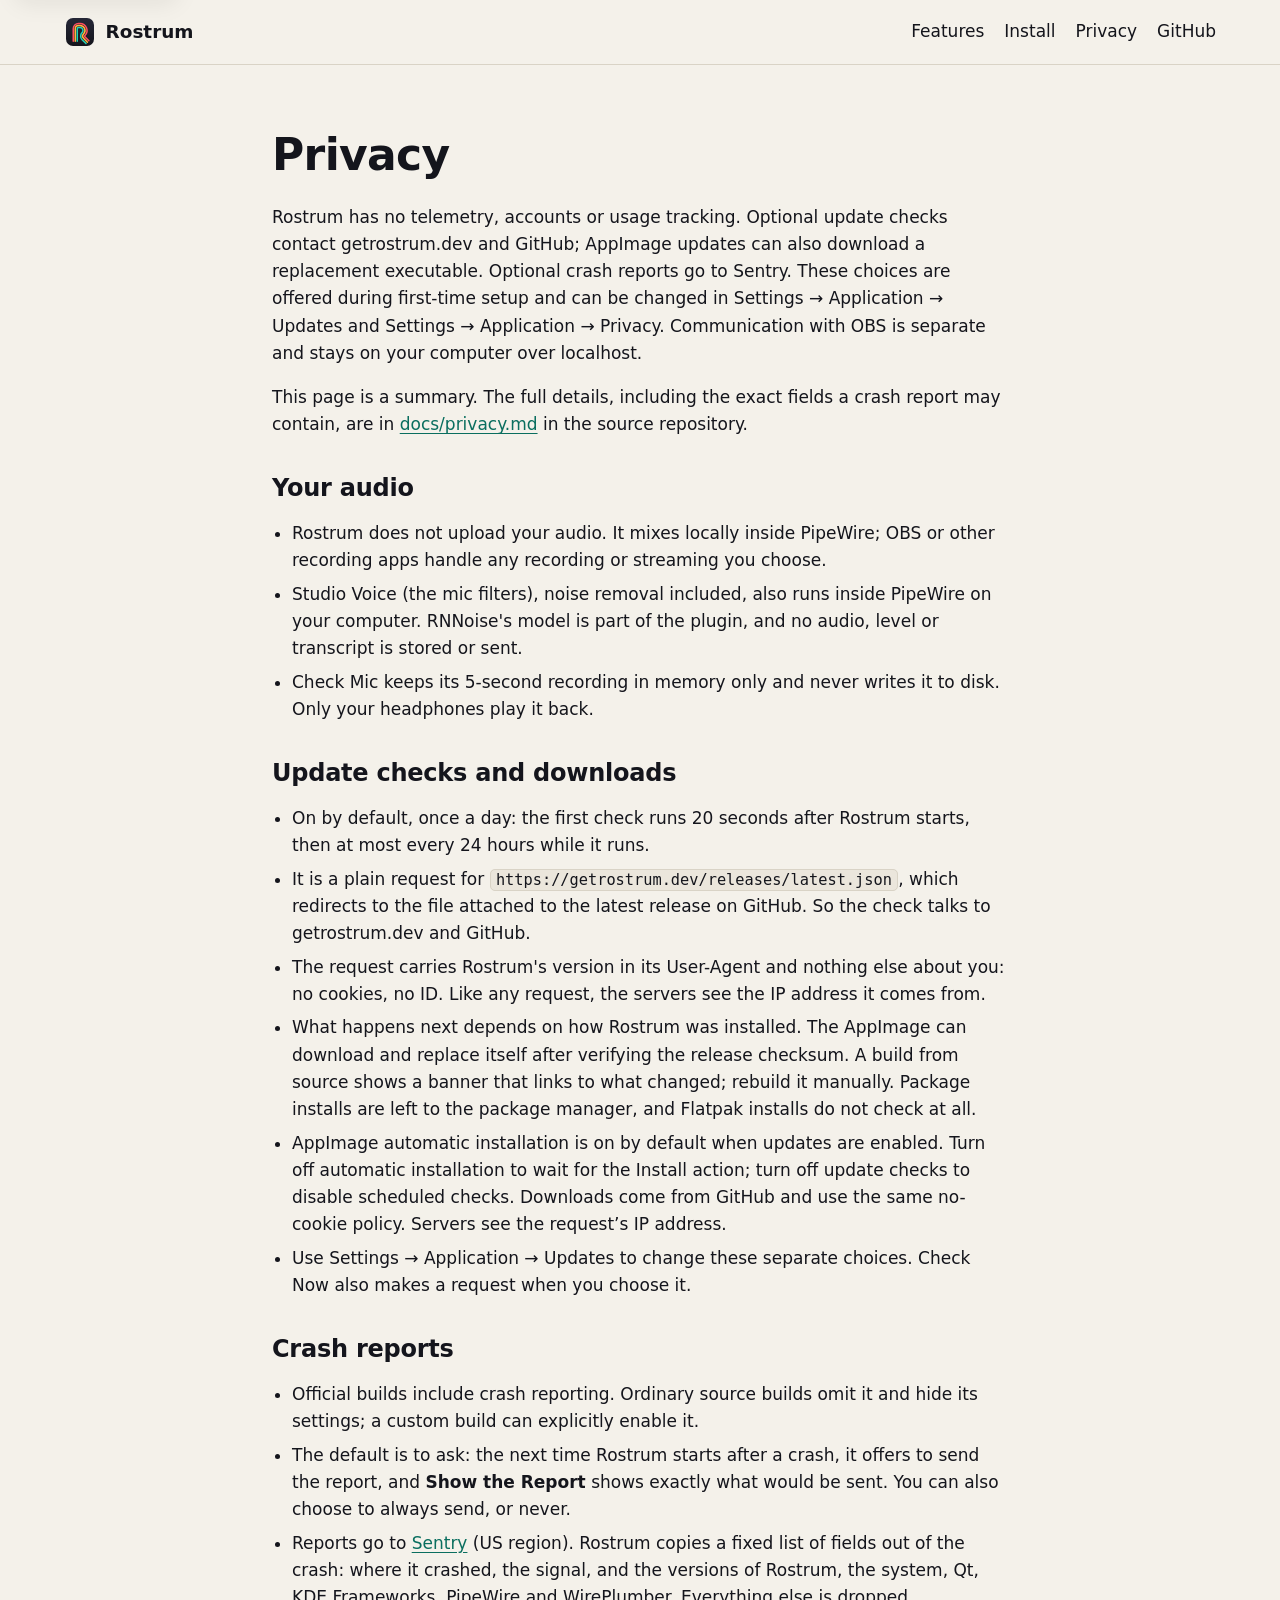
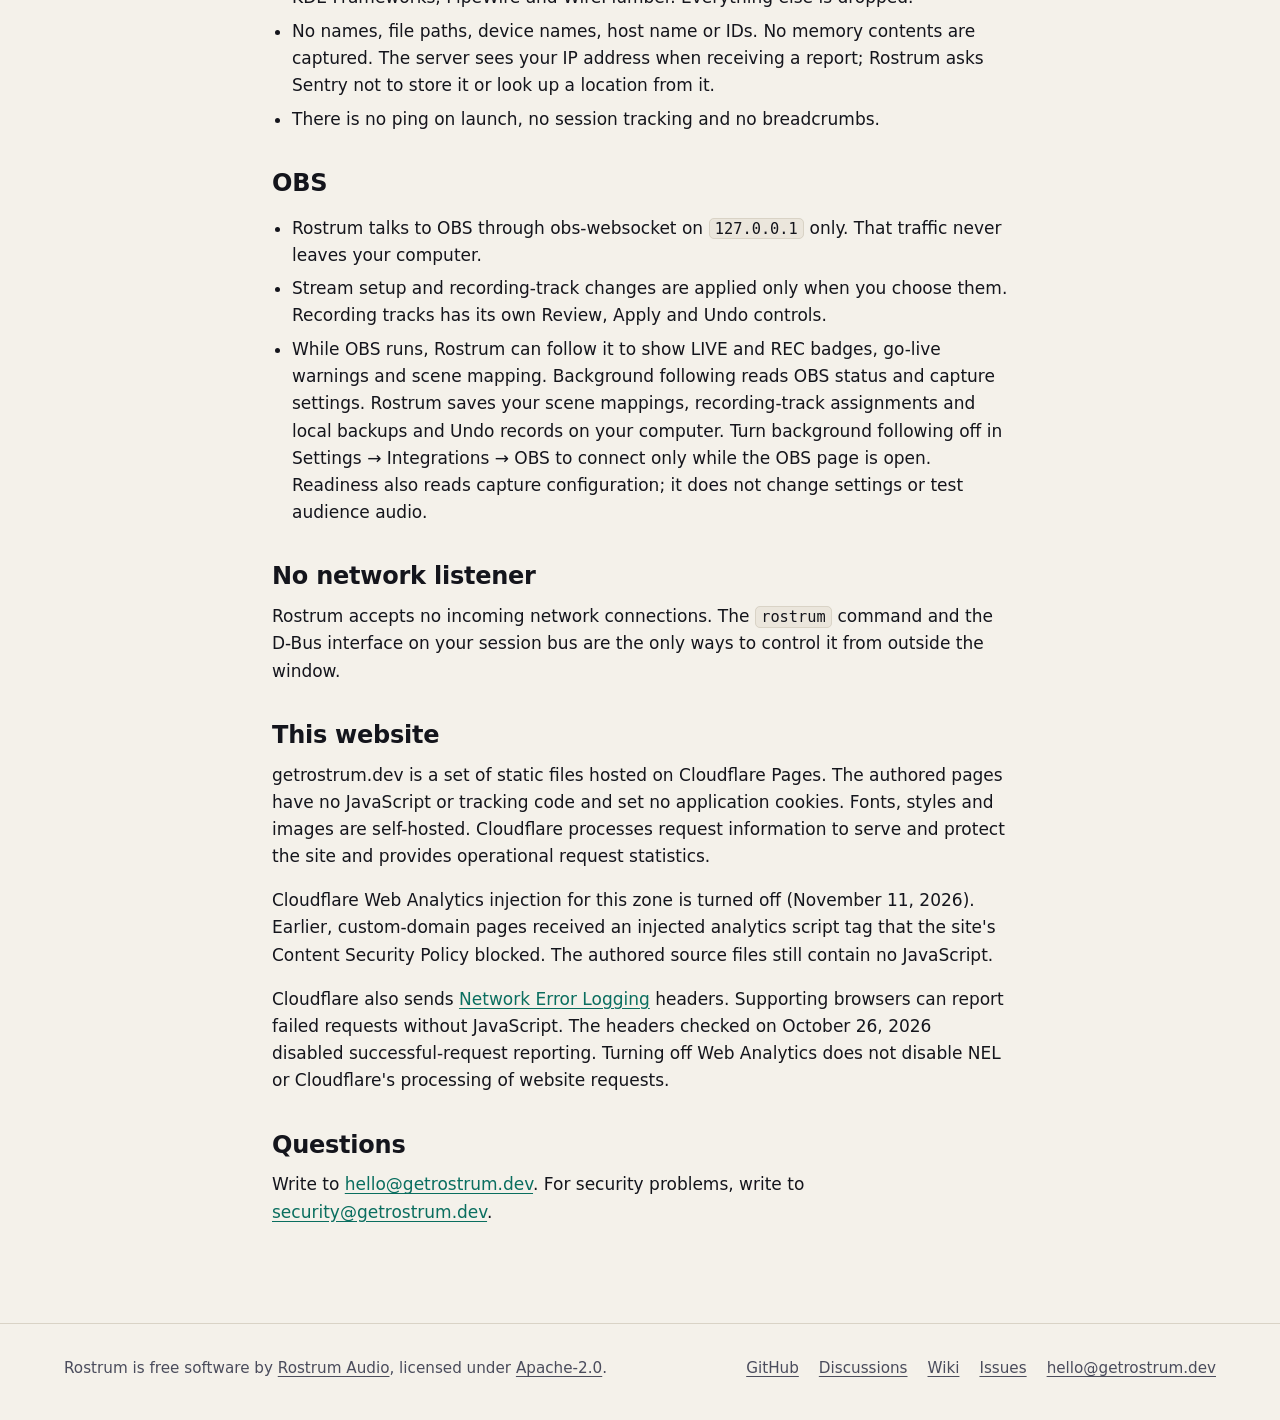
==== commit f14e3504: "Update website for Rostrum 0.3.0 Download, release-note and docs links point at 0.3.0. The six app s" ====
--- a/privacy.html
+++ b/privacy.html
@@ -53,7 +53,7 @@
       <h2>Your audio</h2>
       <ul>
         <li>Rostrum does not upload your audio. It mixes locally inside PipeWire; OBS or other recording apps handle any recording or streaming you choose.</li>
-        <li>Mic filters, noise removal included, also run inside PipeWire on your computer. RNNoise's model is part of the plugin, and no audio, level or transcript is stored or sent.</li>
+        <li>Studio Voice (the mic filters), noise removal included, also runs inside PipeWire on your computer. RNNoise's model is part of the plugin, and no audio, level or transcript is stored or sent.</li>
         <li>Check Mic keeps its 5-second recording in memory only and never writes it to disk. Only your headphones play it back.</li>
       </ul>
 
